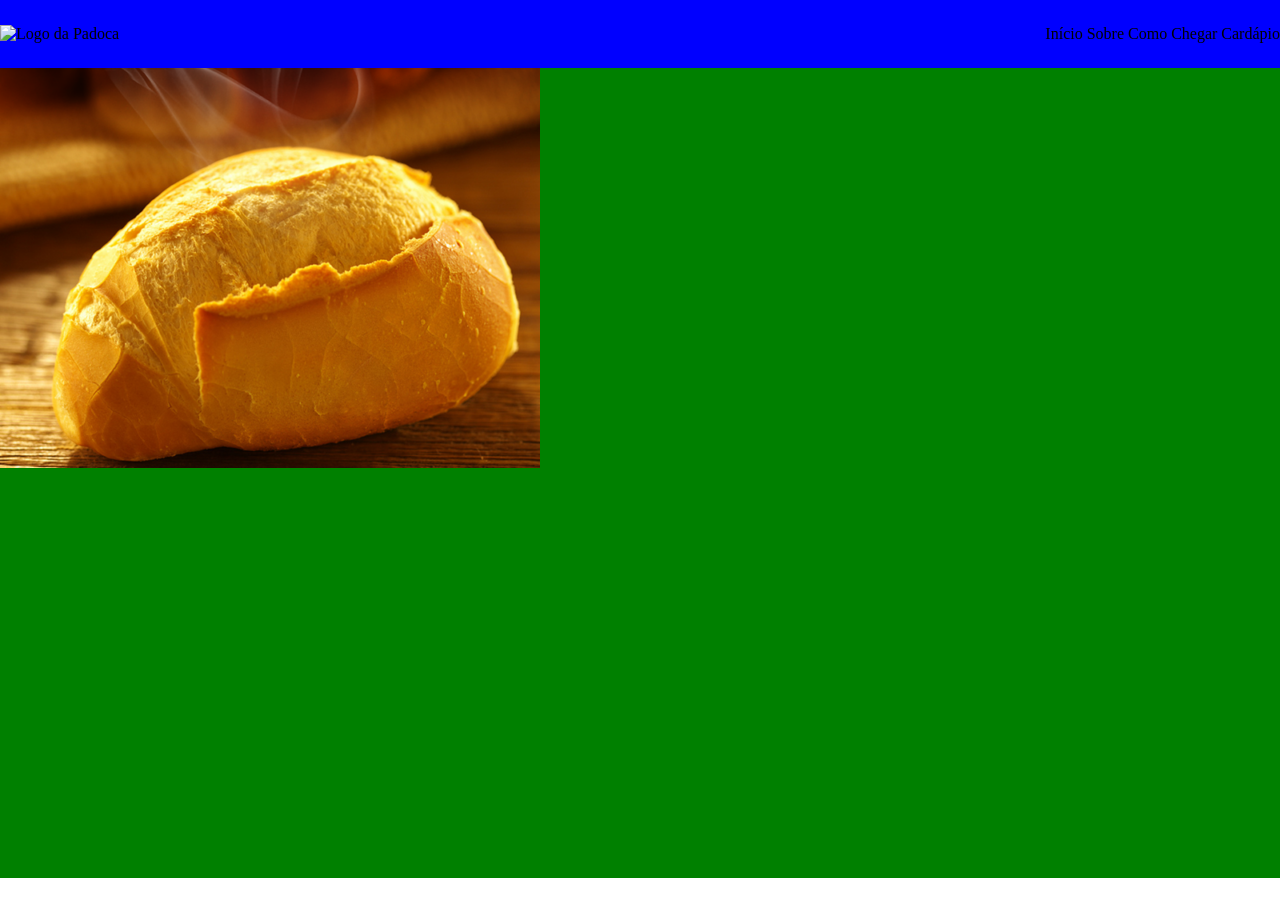
==== index.html @ c534da76 "inicio do projeto" ====
<!DOCTYPE html>
<html lang="pt-BR">
<head>
    <meta charset="UTF-8">
    <meta name="viewport" content="width=device-width, initial-scale=1.0">
    <title>Padoca mágica</title>
    <link rel="stylesheet" href="./css/home.css">
 </head>
<body>
 <header id="header" class="header">
    <img src="" alt="Logo da Padoca">

    <nav class="navigation">
        <a href="">Início</a> 
        <a href="">Sobre</a>
        <a href="">Como Chegar</a>
        <a href="">Cardápio</a>
    </nav>
 </header>   


 <main id="content" class="content">
    <section id="hero" class="hero">
        <img src="./assets/img/heroImage.png" alt="pão quentinho">
        <svg><use href="./assets/icons/seta.svg"></use> </svg>
    </section>
 </main>
</body>
</html>
---- css/home.css ----
@import url(layout.CSS);


.hero{
        background-color: var(--cor-alternativa);
        
         height:90vh;
}
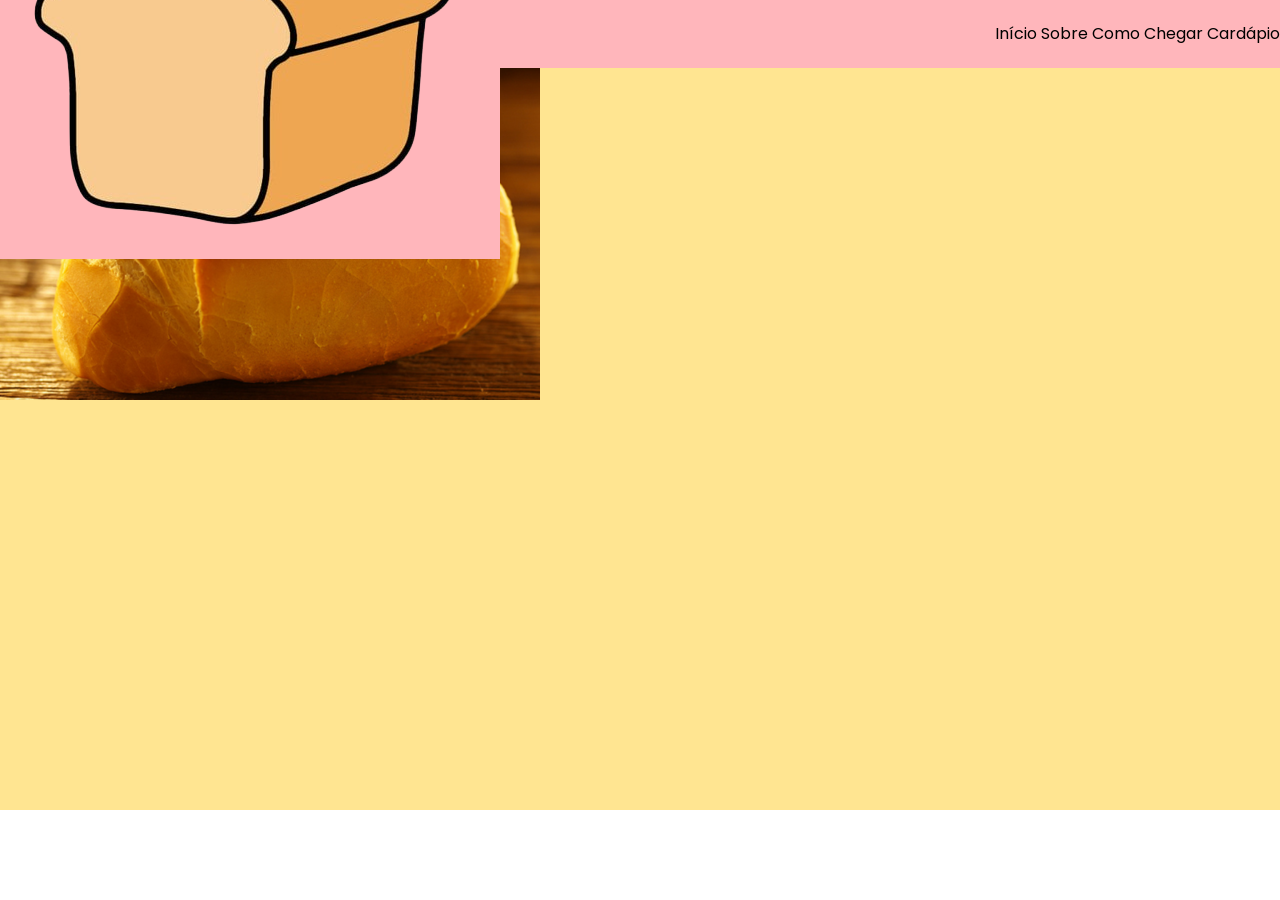
==== commit e8d84caa: "pq madoka magika?pq nao sakura cardcaptors?" ====
--- a/index.html
+++ b/index.html
@@ -8,8 +8,9 @@
  </head>
 <body>
  <header id="header" class="header">
-    <img src="" alt="Logo da Padoca">
-
+    <div class="logo">
+    <img src="./assets/img/LogoImage.png" alt="Logo da Padoca">
+</div>
     <nav class="navigation">
         <a href="">Início</a> 
         <a href="">Sobre</a>
--- a/css/home.css
+++ b/css/home.css
@@ -1,5 +1,9 @@
 @import url(layout.CSS);
 
+.logo{
+        background-color: var(--cor-principal);
+        height:50vh; 
+}
 
 .hero{
         background-color: var(--cor-alternativa);
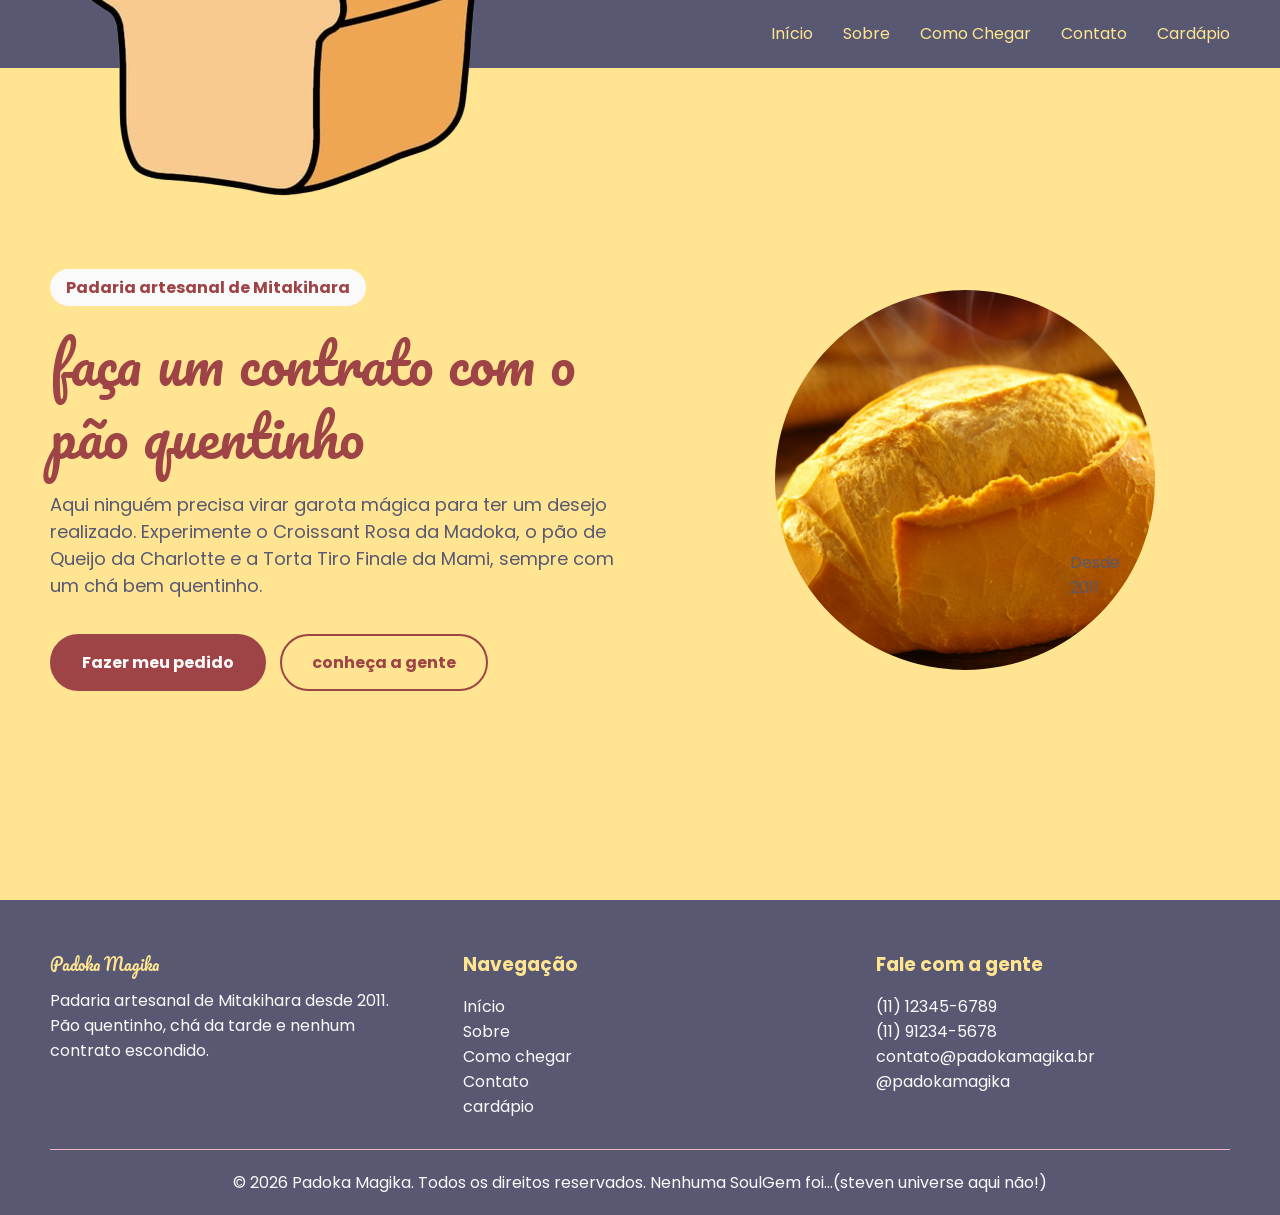
==== commit 6f590590: "quanta coisa pra escreve pqp" ====
--- a/index.html
+++ b/index.html
@@ -5,16 +5,23 @@
     <meta name="viewport" content="width=device-width, initial-scale=1.0">
     <title>Padoca mágica</title>
     <link rel="stylesheet" href="./css/home.css">
+    <link
+    rel="shortcut icon"
+    href="assets/img/LogoImage.png"
+    type="image/png"/>
  </head>
 <body>
+
  <header id="header" class="header">
-    <div class="logo">
-    <img src="./assets/img/LogoImage.png" alt="Logo da Padoca">
-</div>
+   <a href="./index.html#hero" class="LogoImage">
+    <img src="./assets/img/LogoImage.png" alt="logo da Padoka Magika"/>
+   </a>
+
     <nav class="navigation">
-        <a href="">Início</a> 
-        <a href="">Sobre</a>
-        <a href="">Como Chegar</a>
+        <a href="./index.html#hero">Início</a> 
+        <a href="./index.html#historia">Sobre</a>
+        <a href="./index.html#comoChegar">Como Chegar</a>
+        <a href="./index.html#comoChegar">Contato </a>
         <a href="">Cardápio</a>
     </nav>
  </header>   
@@ -22,9 +29,58 @@
 
  <main id="content" class="content">
     <section id="hero" class="hero">
-        <img src="./assets/img/heroImage.png" alt="pão quentinho">
-        <svg><use href="./assets/icons/seta.svg"></use> </svg>
+        <div class="heroTexto">
+            <p class="heroTag">Padaria artesanal de Mitakihara</p>
+            <h1 class="heroTitulo">faça um contrato com o pão quentinho</h1>
+            <p class="heroSubtitulo">Aqui ninguém precisa virar garota mágica para ter um desejo
+                realizado. Experimente o Croissant Rosa da Madoka, o pão de Queijo da Charlotte e 
+                a Torta Tiro Finale da Mami, sempre com um chá bem quentinho.
+            </p>
+            <div class="heroBotoes">
+                <a href="#contato" class="botao">Fazer meu pedido</a>
+                <a href="#historia" class="botao botaoSecundario">conheça a gente</a>
+            </div>
+        </div>
+        <div class="heroImagem">
+            <div class="circulo">
+                <img src="./assets/img/heroImage.png"
+                     alt="Pão Quentinho"
+                     class="pao"/>
+            </div>
+            <p class="selo">Desde<br />2011</p>
+        </div>
     </section>
  </main>
+
+ <footer id="footer" class="footer">
+    <div class="footerContainer">
+    <div class="footerColuna">
+     <p class="footerLogo">Padoka Magika</p>
+     <p>
+        Padaria artesanal de Mitakihara desde 2011. Pão quentinho, chá da tarde e nenhum contrato escondido.
+     </p>
+        </div>
+        <div class="footerColuna">
+            <h3>Navegação</h3>
+        <a href="./index.html#hero">Início</a>
+        <a href="./index.html#historia">Sobre</a>
+         <a href="./index.html#comoChegar">Como chegar</a>
+          <a href="./index.html#Contato">Contato</a>
+           <a href="">cardápio</a>
+        </div>
+    <div class="footerColuna">
+        <h3>Fale com a gente</h3>
+        <p>(11) 12345-6789</p>
+        <p>(11) 91234-5678</p>
+        <p>contato@padokamagika.br</p>
+        <p>@padokamagika</p>
+    </div>
+    </div>
+    <div class="copyright">
+        <p>
+            &copy; 2026 Padoka Magika. Todos os direitos reservados. Nenhuma SoulGem foi...(steven universe aqui não!)
+        </p>
+    </div>
+ </footer>
 </body>
 </html>
--- a/css/home.css
+++ b/css/home.css
@@ -1,12 +1,116 @@
 @import url(layout.CSS);
 
-.logo{
-        background-color: var(--cor-principal);
-        height:50vh; 
+.hero{
+        align-items:center;
+        display: flex;
+        justify-content: space-between;
+        min-height: 100vh;
+        padding: 120px 50px 60px 50px;
+        background-color: var(--cor-amarela);
 }
 
-.hero{
-        background-color: var(--cor-alternativa);
+.heroTexto {
+        width: 50%;
+}
+
+.heroTag {
+        background-color: var(--cor-branca);
+        color: var(--cor-vermelha);
+        font-weight: bold;
+
+        width: fit-content;
+
+        padding: 6px 16px;
+        margin-bottom: 20px;
+
+        border-radius: 20px;
+}
+
+.heroTitulo {
+        color:var(--cor-vermelha);
+        font-family: "Fonte Titulo";
+        font-size: 56px;
+        font-weight: 300;
+        line-height: 1.3;
         
-         height:90vh;
+        margin-bottom: 20px;
+}
+
+.heroSubtitulo {
+        margin-bottom: 35px;
+        font-size:large;
+}
+
+.botao {
+        display: inline-block;
+        background-color: var(--cor-vermelha);
+        color: var(--cor-branca);
+
+        border: 2px solid var(--cor-vermelha);
+        border-radius: 30px;
+
+        padding: 14px 30px;
+        font-weight: bold;
+        transition:300ms;
+}
+
+.botaoSecundario {
+        margin-left: 10px;
+        background-color: transparent;
+        color: var(--cor-vermelha);
+}
+
+.botao :hover {
+        background-color: #742b2c;
+        border-color: #742b2c;
+        transform:translateY(-3px);
+}
+
+.botaoSecundario:hover {
+        background-color: var(--cor-vermelha);
+        border-color: var(--cor-vermelha);
+        color:var(--cor-branca);
+}
+
+.heroImagem {
+        width: 45%;
+        display: flex;
+        justify-content: center;
+        position:relative;
+}
+
+.circulo {
+        width:380px;
+        height: 380px;
+        border:10px;
+        border-radius: 50%;
+        overflow:hidden;
+        position: relative;
+}
+
+.madoka {
+        position:absolute;
+        width:80%;
+        bottom:0;
+        left:10%;
+        transform:translateY(-6.5%) scale(-0.75, 0.75);
+        z-index: 1;
+}
+
+.pao {
+        position:absolute;
+        width:100%;
+        height:100%;
+        object-fit: cover;
+        z-index: 1;
+}
+
+.selo {
+        position: absolute;
+        bottom: 20px;
+        right: 60px;
+        z-index: 3;
+
+        height: 100px;
+        width:100px;
 }
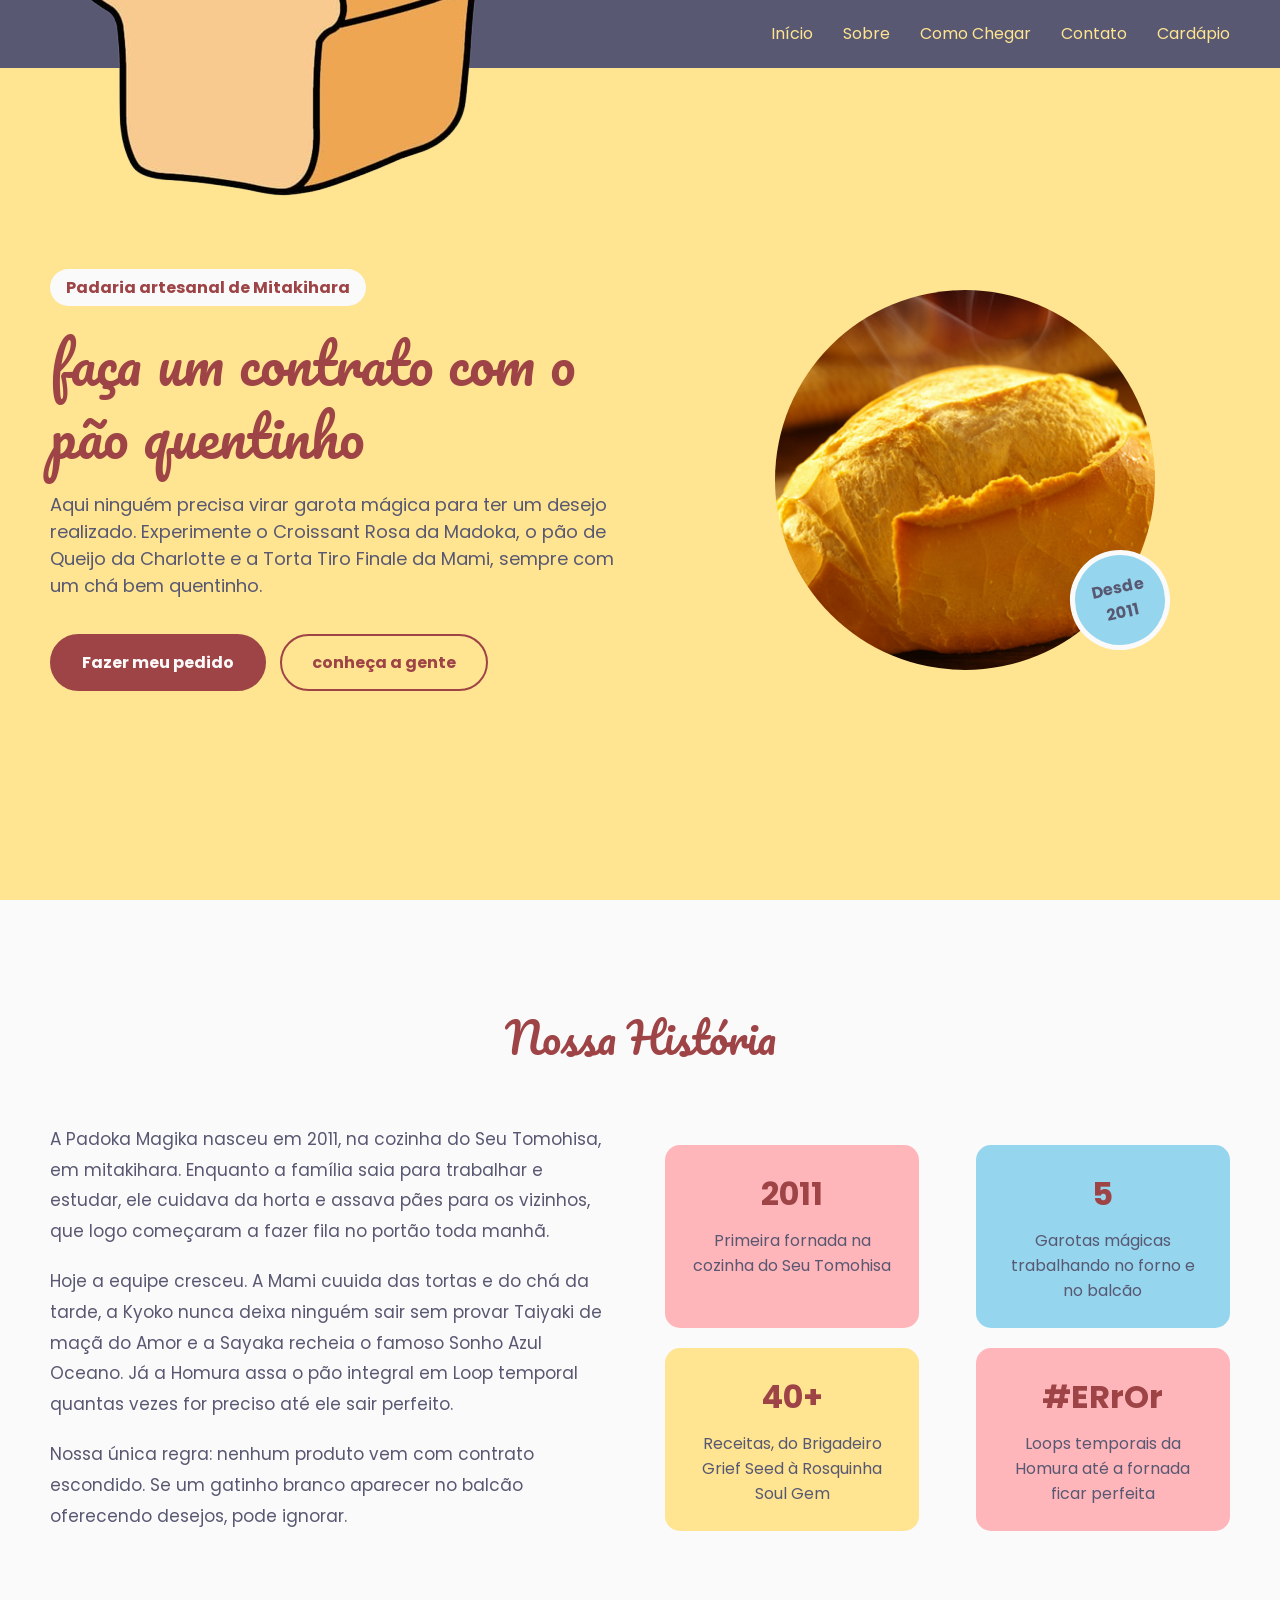
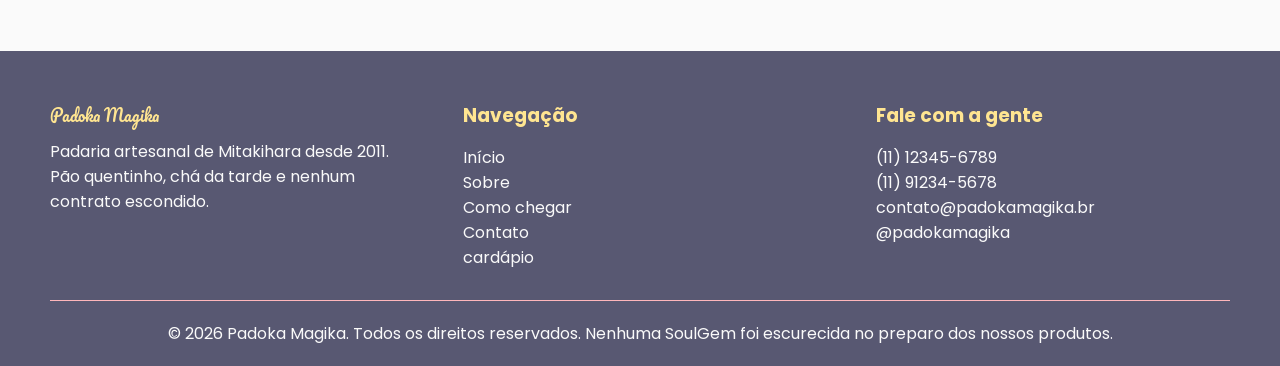
==== commit e559c5ae: "de vdd, meu braço ta pra cair" ====
--- a/index.html
+++ b/index.html
@@ -50,6 +50,34 @@
             <p class="selo">Desde<br />2011</p>
         </div>
     </section>
+    <section id="historia" class="historia">
+        <h2 class="tituloSecao">Nossa História</h2>
+        <div class="historiaConteudo">
+            <div class="historiaTexto">
+                <p>A Padoka Magika nasceu em 2011, na cozinha do Seu Tomohisa, em mitakihara. Enquanto a família saia para trabalhar e estudar, ele cuidava da horta e assava pães para os vizinhos, que logo começaram a fazer fila no portão toda manhã.</p>
+                <p>Hoje a equipe cresceu. A Mami cuuida das tortas e do chá da tarde, a Kyoko nunca deixa ninguém sair sem provar Taiyaki de maçã do Amor e a Sayaka recheia o famoso Sonho Azul Oceano. Já a Homura assa o pão integral em Loop temporal quantas vezes for preciso até ele sair perfeito.</p>
+                <p>Nossa única regra: nenhum produto vem com contrato escondido. Se um gatinho branco aparecer no balcão oferecendo desejos, pode ignorar.</p>
+            </div>
+            <div class="historiaCards">
+                <div class="card">
+                    <span class="cardNumero">2011</span>
+                    <p>Primeira fornada na cozinha do Seu Tomohisa</p>
+                </div>
+                <div class="card cardAzul">
+                    <span class="cardNumero">5</span>
+                    <p>Garotas mágicas trabalhando no forno e no balcão</p>
+                </div>
+                <div class="card cardAmarelo">
+                    <span class="cardNumero">40+</span>
+                    <p>Receitas, do Brigadeiro Grief Seed à Rosquinha Soul Gem  </p>
+                </div>
+                <div class="card">
+                    <span class="cardNumero">#ERrOr</span>
+                    <p>Loops temporais da Homura até a fornada ficar perfeita</p>
+                </div>
+            </div>
+        </div>
+    </section>
  </main>
 
  <footer id="footer" class="footer">
@@ -78,8 +106,7 @@
     </div>
     <div class="copyright">
         <p>
-            &copy; 2026 Padoka Magika. Todos os direitos reservados. Nenhuma SoulGem foi...(steven universe aqui não!)
-        </p>
+            &copy; 2026 Padoka Magika. Todos os direitos reservados. Nenhuma SoulGem foi escurecida no preparo dos nossos produtos.
     </div>
  </footer>
 </body>
--- a/css/home.css
+++ b/css/home.css
@@ -39,6 +39,76 @@
 .heroSubtitulo {
         margin-bottom: 35px;
         font-size:large;
+}
+
+.historia {
+        padding: 100px 50px;
+        background-color: var(--cor-branca);
+}
+
+.tituloSecao {
+        margin-bottom: 50px;
+
+        font-family: "Fonte Titulo";
+        font-size: 42px;
+        font-weight: 300;
+        text-align: center;
+        color: var(--cor-vermelha);
+}
+
+.historiaConteudo {
+        display:flex;
+        align-items: center;
+        gap: 50px;
+}
+
+.historiaTexto {
+        width:50%
+}
+
+.historiaTexto p {
+        margin-bottom: 20px;
+        font-size: 17px;
+        line-height: 1.8;
+}
+
+.historiaCards {
+        width:50%;
+        display: flex;
+        flex-wrap: wrap;
+        justify-content: space-between;
+        gap: 20px;
+}
+
+.card {
+width: 45%;
+padding: 25px;
+
+background-color: var(--cor-rosa);
+border-radius: 15px;
+text-align: center;
+transition: 300ms;
+}
+
+.card :hover{
+        transform: scale(1.05);
+}
+
+.cardNumero{
+        display: block;
+        margin-bottom: 10px;
+
+        font-size: 32px;
+        font-weight: bold;
+        color: var(--cor-vermelha);
+}
+
+.cardAzul {
+        background-color: var(--cor-azul);
+}
+
+.cardAmarelo {
+        background-color: var(--cor-amarela);
 }
 
 .botao {
@@ -113,4 +183,16 @@
 
         height: 100px;
         width:100px;
+
+        background-color: var(--cor-azul);
+        border: 5px solid var(--cor-branca);
+        border-radius: 50%;
+
+        display: flex;
+        justify-content: center;
+        align-items: center;
+        text-align: center;
+        font-weight: bold;
+
+        transform: rotate(-12deg);
 }
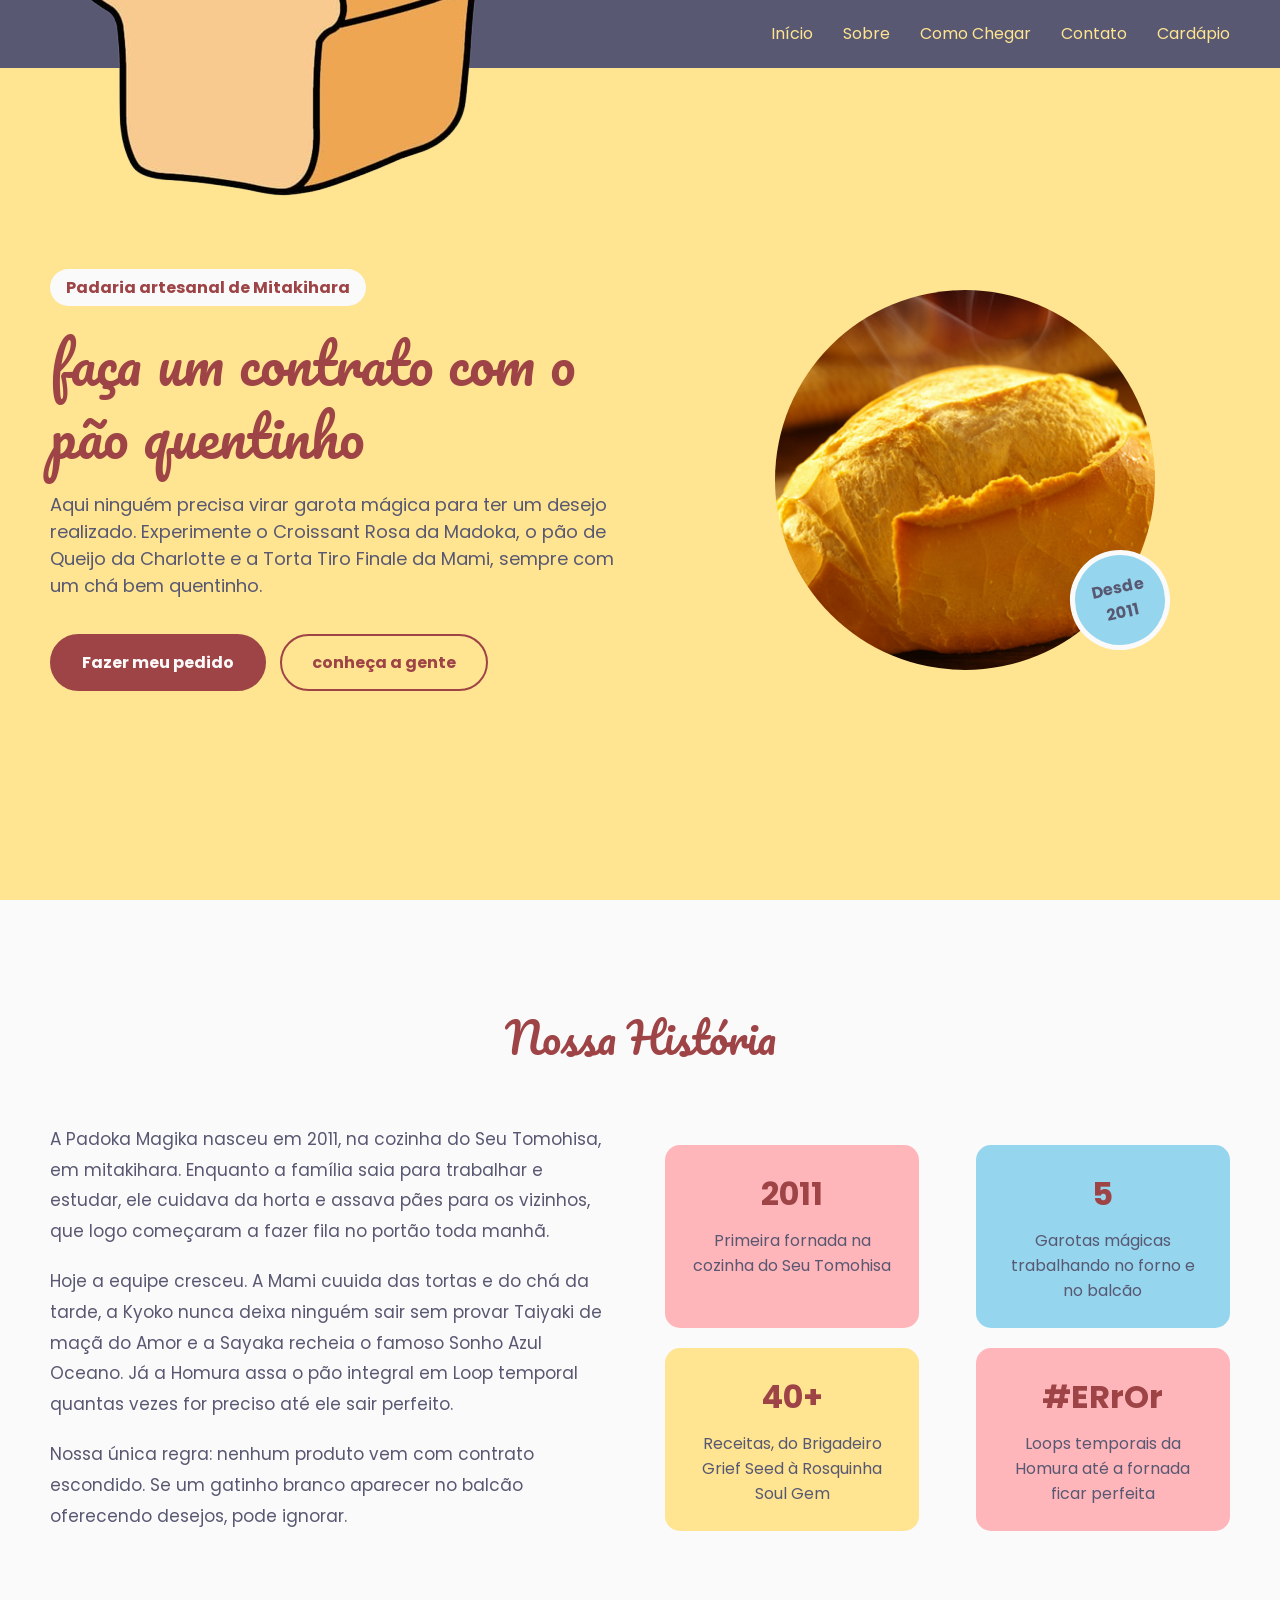
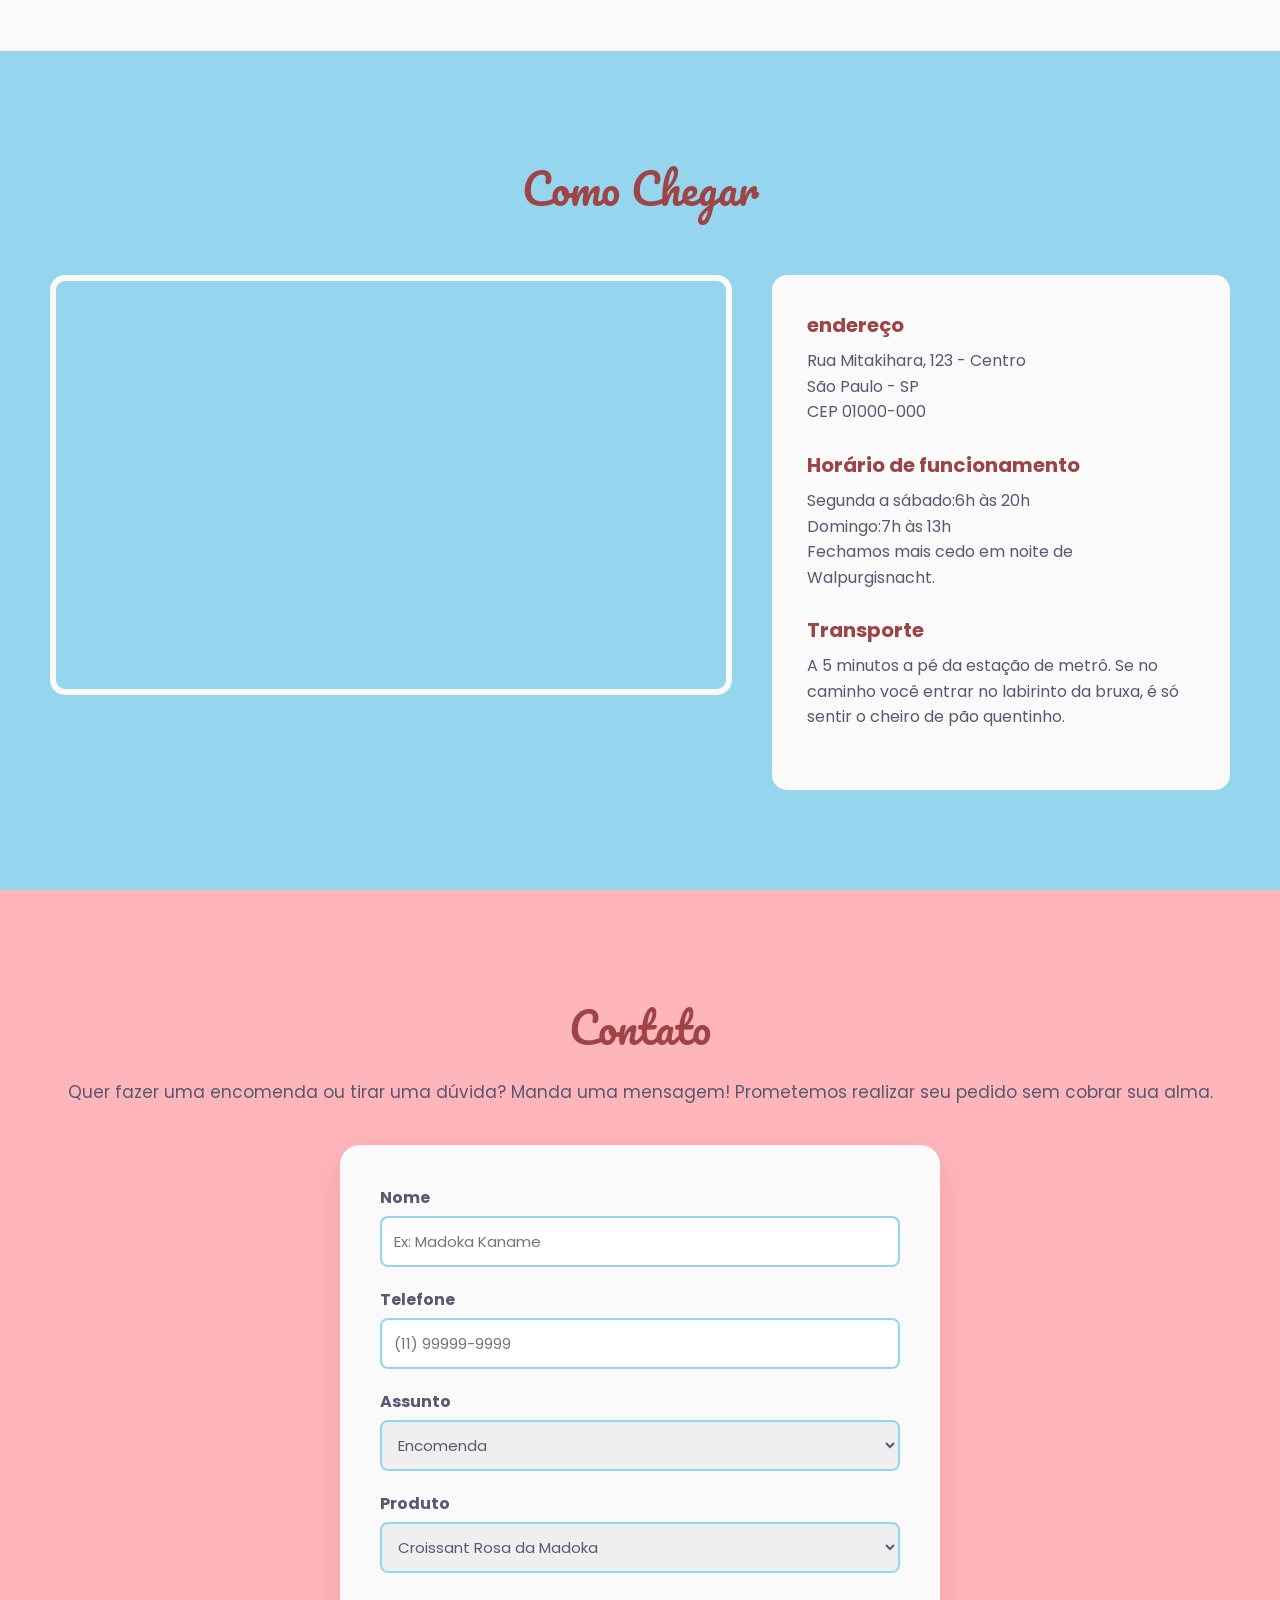
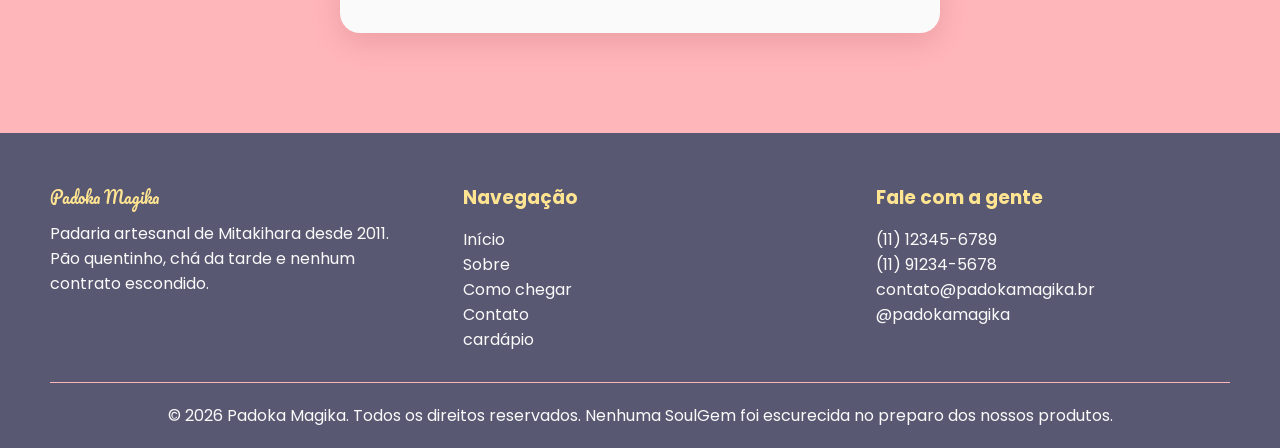
==== commit 3a52161c: "QUANTA COISAAaAAAaaa" ====
--- a/index.html
+++ b/index.html
@@ -78,6 +78,72 @@
             </div>
         </div>
     </section>
+    <section id="comoChegar" class="comoChegar">
+        <h2 class="tituloSecao">Como Chegar</h2>
+        <div class="comoChegarConteudo">
+            <div class="mapa">
+                <iframe
+                src="https://maps.google.com/maps?q=Pra%C3%A7a%20da%20S%C3%A9%2C%20S%C3%A3o%20PAULo&z=15&output=embed"
+                loading="lazy"
+                tittle="Mapa da Madoka Magika"></iframe>
+            </div>
+            <div class="infoEndereco">
+                <h3>endereço</h3>
+                <p>Rua Mitakihara, 123 - Centro<br />São Paulo - SP<br />CEP 01000-000</p>
+                <h3>Horário de funcionamento</h3>
+                <p>Segunda a sábado:6h às 20h<br />Domingo:7h às 13h<br />Fechamos mais cedo em noite de Walpurgisnacht.</p>
+
+                <h3>Transporte</h3>
+                <p>
+                    A 5 minutos a pé da estação de metrô. Se no caminho você entrar no labirinto da bruxa, é só sentir o cheiro de pão quentinho.
+                </p>
+            </div>
+        </div>
+    </section>
+    <section id="contato" class="contato">
+        <h2 class="tituloSecao">Contato</h2>
+        <p class="contatoTexto">Quer fazer uma encomenda ou tirar uma dúvida? Manda uma mensagem!
+            Prometemos realizar seu pedido sem cobrar sua alma.
+        </p>
+        <form id="formContato" class="formulario" action="#">
+            <label for="nome">Nome</label>
+            <input
+            type="text"
+            id="nome"
+            name="nome"
+            placeholder="Ex: Madoka Kaname"
+            required/>
+
+            <label for="telefone">Telefone</label>
+            <input
+            type="email"
+            id="telefone"
+            name="email"
+            placeholder="(11) 99999-9999"/>
+            <label for="assunto">Assunto</label>
+            <select id="assunto" name="assunto">
+                <option value="encomenda">Encomenda</option>
+                <option value="duvida">Dúvida</option>
+                <option value="elogio">Elogio</option>
+                <option value="desejo">Fazer um desejo(não recomendamos)</option>
+            </select>
+
+            <label for="produto">Produto</label>
+            <select id="produto" name="produto">
+                <option value="Croissant">Croissant Rosa da Madoka</option>
+                <option value="paoQueijo">Pão de Queijo da Charlotte</option>
+                <option value="torta">Torta Tiro Finale da Mami</option>
+                <option value=""></option>
+                <option value=""></option>
+                <option value=""></option>
+                <option value=""></option>
+                <option value=""></option>
+                <option value=""></option>
+                <option value=""></option>
+                <option value=""></option>
+            </select>
+        </form>
+    </section>
  </main>
 
  <footer id="footer" class="footer">
--- a/css/home.css
+++ b/css/home.css
@@ -80,6 +80,95 @@
         gap: 20px;
 }
 
+.comoChegar {
+        padding:100px 50px;
+        background-color: var(--cor-azul);
+}
+
+.comoChegarConteudo {
+        display: flex;
+        gap: 40px;
+}
+
+.mapa {
+        width:60%;
+}
+
+.mapa iframe {
+        display: block;
+        width: 100%;
+        height: 420px;
+
+        border:6px solid var(--cor-branca);
+        border-radius: 15px;
+}
+
+.infoEndereco {
+        width:40%;
+        padding:35px;
+
+        background-color: var(--cor-branca);
+        border-radius: 15px;
+}
+
+.infoEndereco h3 {
+        margin-bottom: 8px;
+        font-size: 20px;
+        color: var(--cor-vermelha);
+}
+
+.infoEndereco p {
+        margin-bottom: 25px;
+        line-height: 1.6;
+}
+
+.contato {
+padding:100px 50px;
+background-color: var(--cor-rosa);
+}
+
+.contato .tituloSecao {
+        margin-bottom: 15px;
+}
+
+.contatoTexto {
+        margin-bottom: 40px;
+        font-size: 17px;
+        text-align: center;
+}
+
+.formulario {
+        display:flex;
+        flex-direction: column;
+
+        max-width: 600px;
+        margin:0 auto;
+        padding:40px;
+
+        background-color: var(--cor-branca);
+        border-radius: 20px;
+        box-shadow: 0px 10px 30px rgba(158, 68, 70, 0.2);
+}
+
+.formulario Label {
+        margin-bottom: 6px;
+        font-weight: bold;
+}
+
+.formulario input,
+.formulario select,
+.formulario textarea {
+        margin-bottom: 20px;
+        padding:12px;
+
+        border: 2px solid var(--cor-azul);
+        border-radius: 8px;
+
+        font-family: inherit;
+        font-size: 15px;
+        color: var(--cor-roxa);
+}
+
 .card {
 width: 45%;
 padding: 25px;
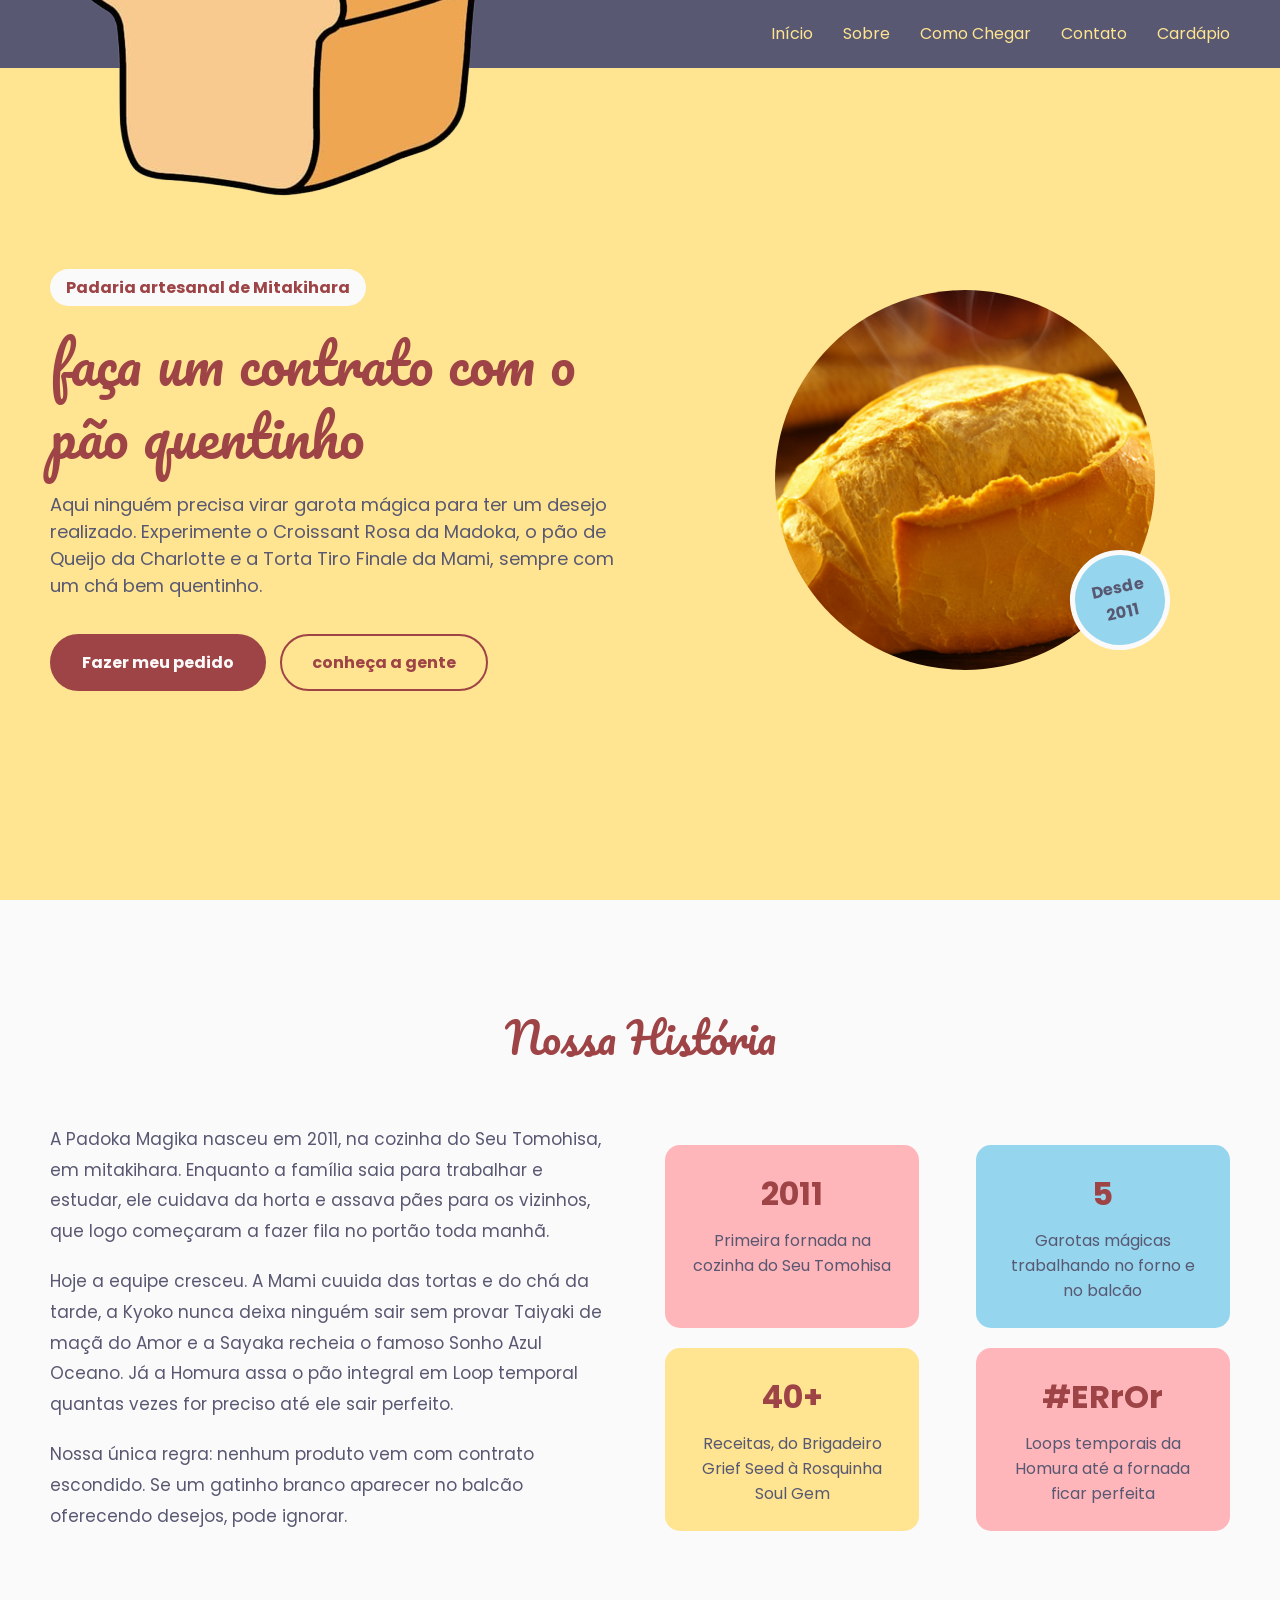
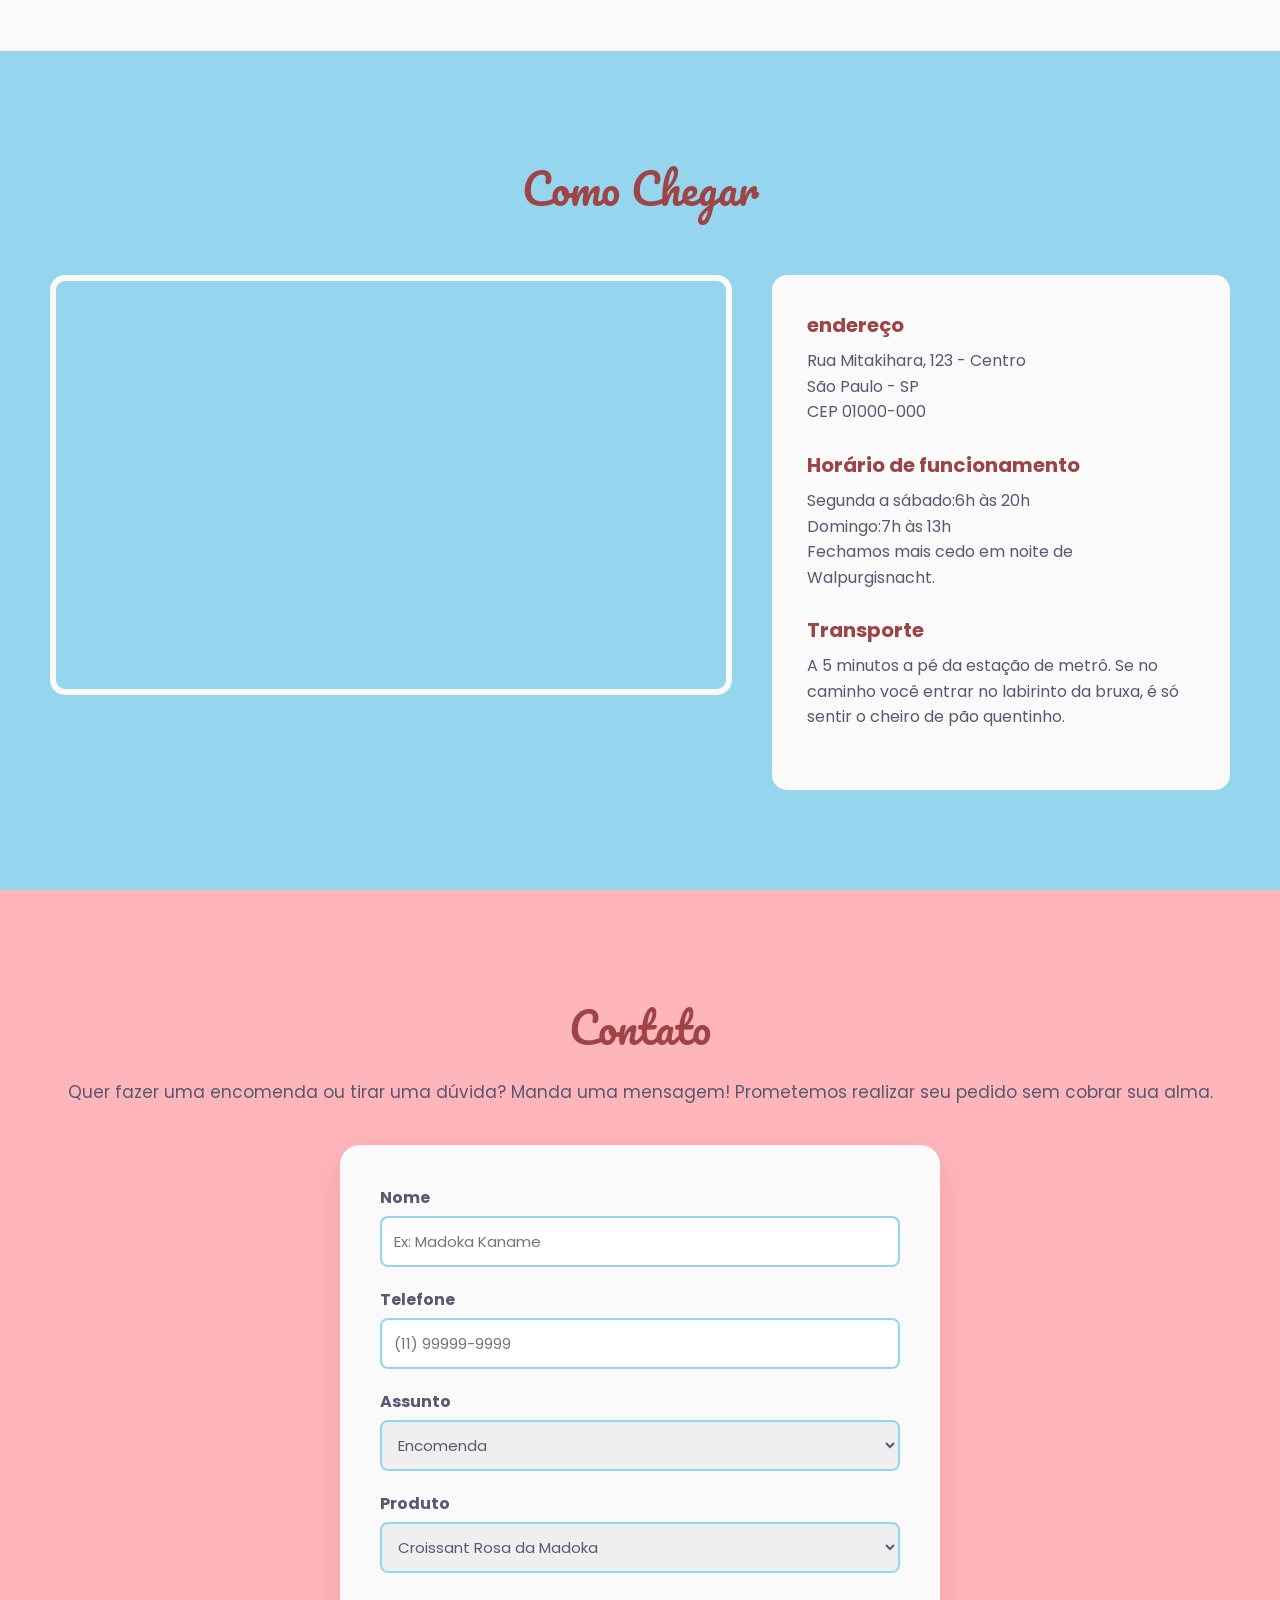
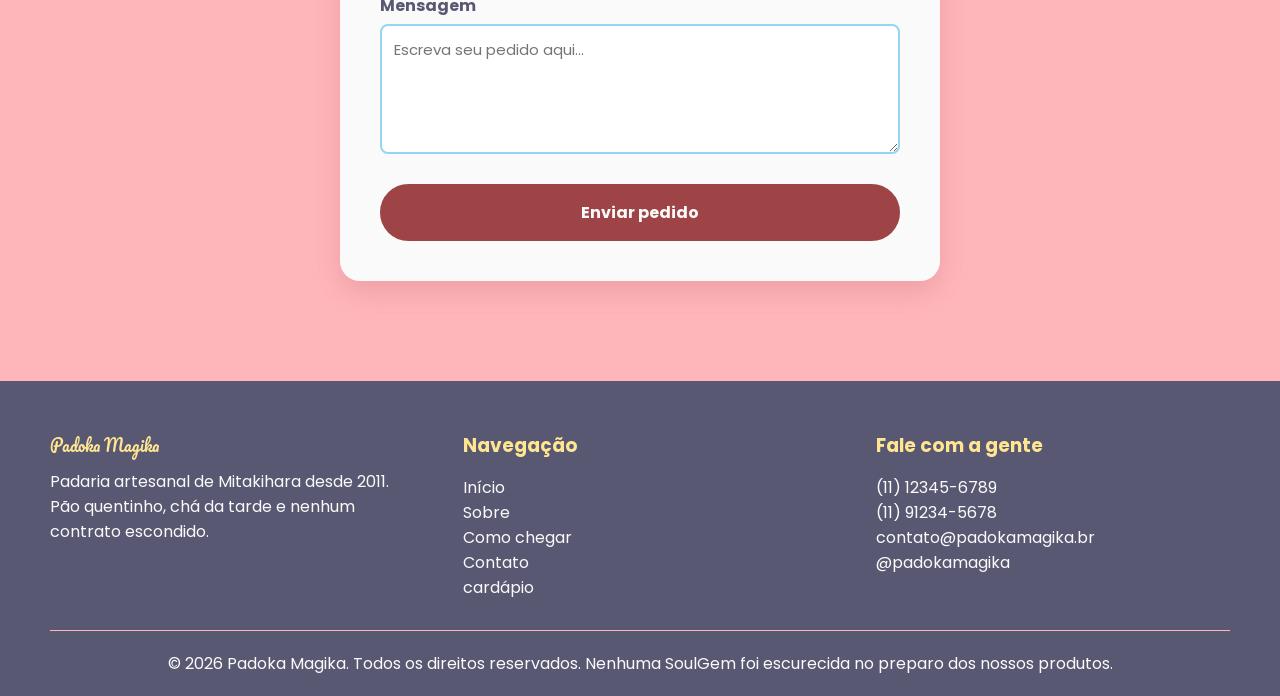
==== commit edaa7ffe: "ta acabando...eu acho" ====
--- a/index.html
+++ b/index.html
@@ -133,15 +133,22 @@
                 <option value="Croissant">Croissant Rosa da Madoka</option>
                 <option value="paoQueijo">Pão de Queijo da Charlotte</option>
                 <option value="torta">Torta Tiro Finale da Mami</option>
-                <option value=""></option>
-                <option value=""></option>
-                <option value=""></option>
-                <option value=""></option>
-                <option value=""></option>
-                <option value=""></option>
-                <option value=""></option>
-                <option value=""></option>
+                <option value="taiyaki">Taiyaki de Maçã do Amor da Kyoko</option>
+                <option value="sonho">Sonho Azul Oceano da Sayaka</option>
+                <option value="integral">Pão integral Loop Temporal da Homura</option>
+                <option value="rosquinha">Rosquinha Soul Gem</option>
+                <option value="brigadeiro">Brigadeiro Grief Seed</option>
+                <option value="cafe">Café Walpurgisnacht (extra forte)</option>
             </select>
+            
+            <label for="mensagem">Mensagem</label>
+            <textarea
+            id="mensagem"
+            name="mensagem"
+            placeholder="Escreva seu pedido aqui..."
+            required></textarea>
+
+            <button type="submit" class="botao botaoEnviar">Enviar pedido</button>
         </form>
     </section>
  </main>
--- a/css/home.css
+++ b/css/home.css
@@ -1,8 +1,8 @@
 @import url(layout.CSS);
 
 .hero{
+         display: flex;
         align-items:center;
-        display: flex;
         justify-content: space-between;
         min-height: 100vh;
         padding: 120px 50px 60px 50px;
@@ -284,4 +284,92 @@
         font-weight: bold;
 
         transform: rotate(-12deg);
+}
+
+.formulario input:focus,
+.formulario select:focus,
+.formulario textarea:focus {
+        outline:none;
+        border-color: var(--cor-vermelha);
+}
+
+.formulario textarea {
+        height: 130px;
+        resize: vertical;
+}
+
+.botaoEnviar {
+        margin-top: 10px;
+        font-family: inherit;
+        font-size: 16px;
+        cursor:pointer;
+}
+
+@media (max-width:768px) {
+        .hero {
+                flex-direction: column;
+                padding: 190px 20px 60px;
+        }
+
+        .heroTexto 
+        .heroImagem{
+                width:100% 
+        }     
+
+        .heroTexto {
+                text-align: center;
+        }
+
+        .heroTag {
+                margin:0 auto 20px;
+        }
+            
+        .heroTitulo {
+                font-size: 38px;
+        }
+
+        .botaoSecundario {
+                margin-left: 0;
+                margin-top: 10px;
+        }
+
+        .circulo {
+                width: 250px;
+                height: 250px;
+                margin-top: 40px;
+        }
+
+        .selo {
+                width: 85px;
+                height: 85px;
+                right: 20px;
+                font-size: 14px;
+        }
+
+        .historia
+        .comoChegar
+        .contato {
+                padding:70px 20px;
+        }
+
+        .tituloSecao {
+                font-size: 34px;
+        }
+
+        .historiaConteudo,
+        .comoChegarConteudo {
+                flex-direction: column;
+        }
+
+        .historiaTexto,
+        .historiaCards,
+        .mapa,
+        .infoEndereco,
+        .card {
+                width:100%;
+        }
+
+        .formulario {
+                padding:25px;
+        }
 }
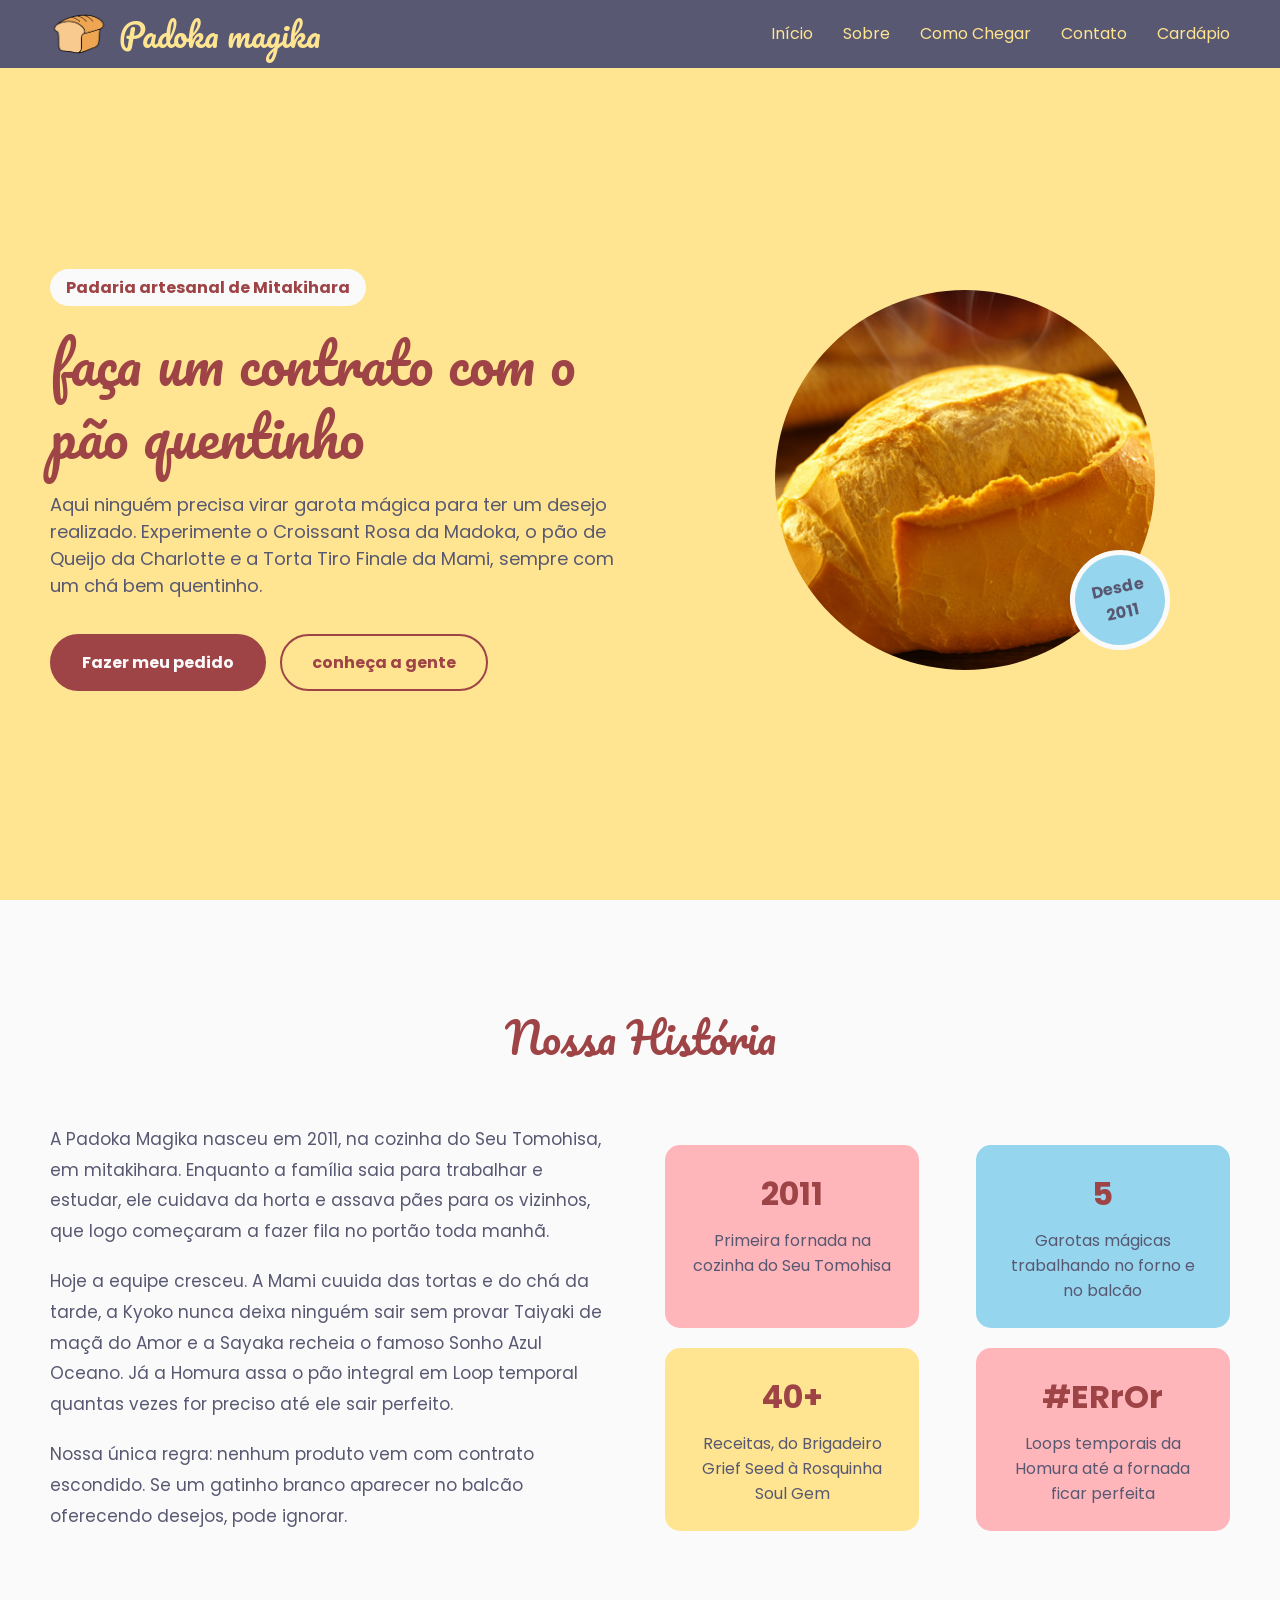
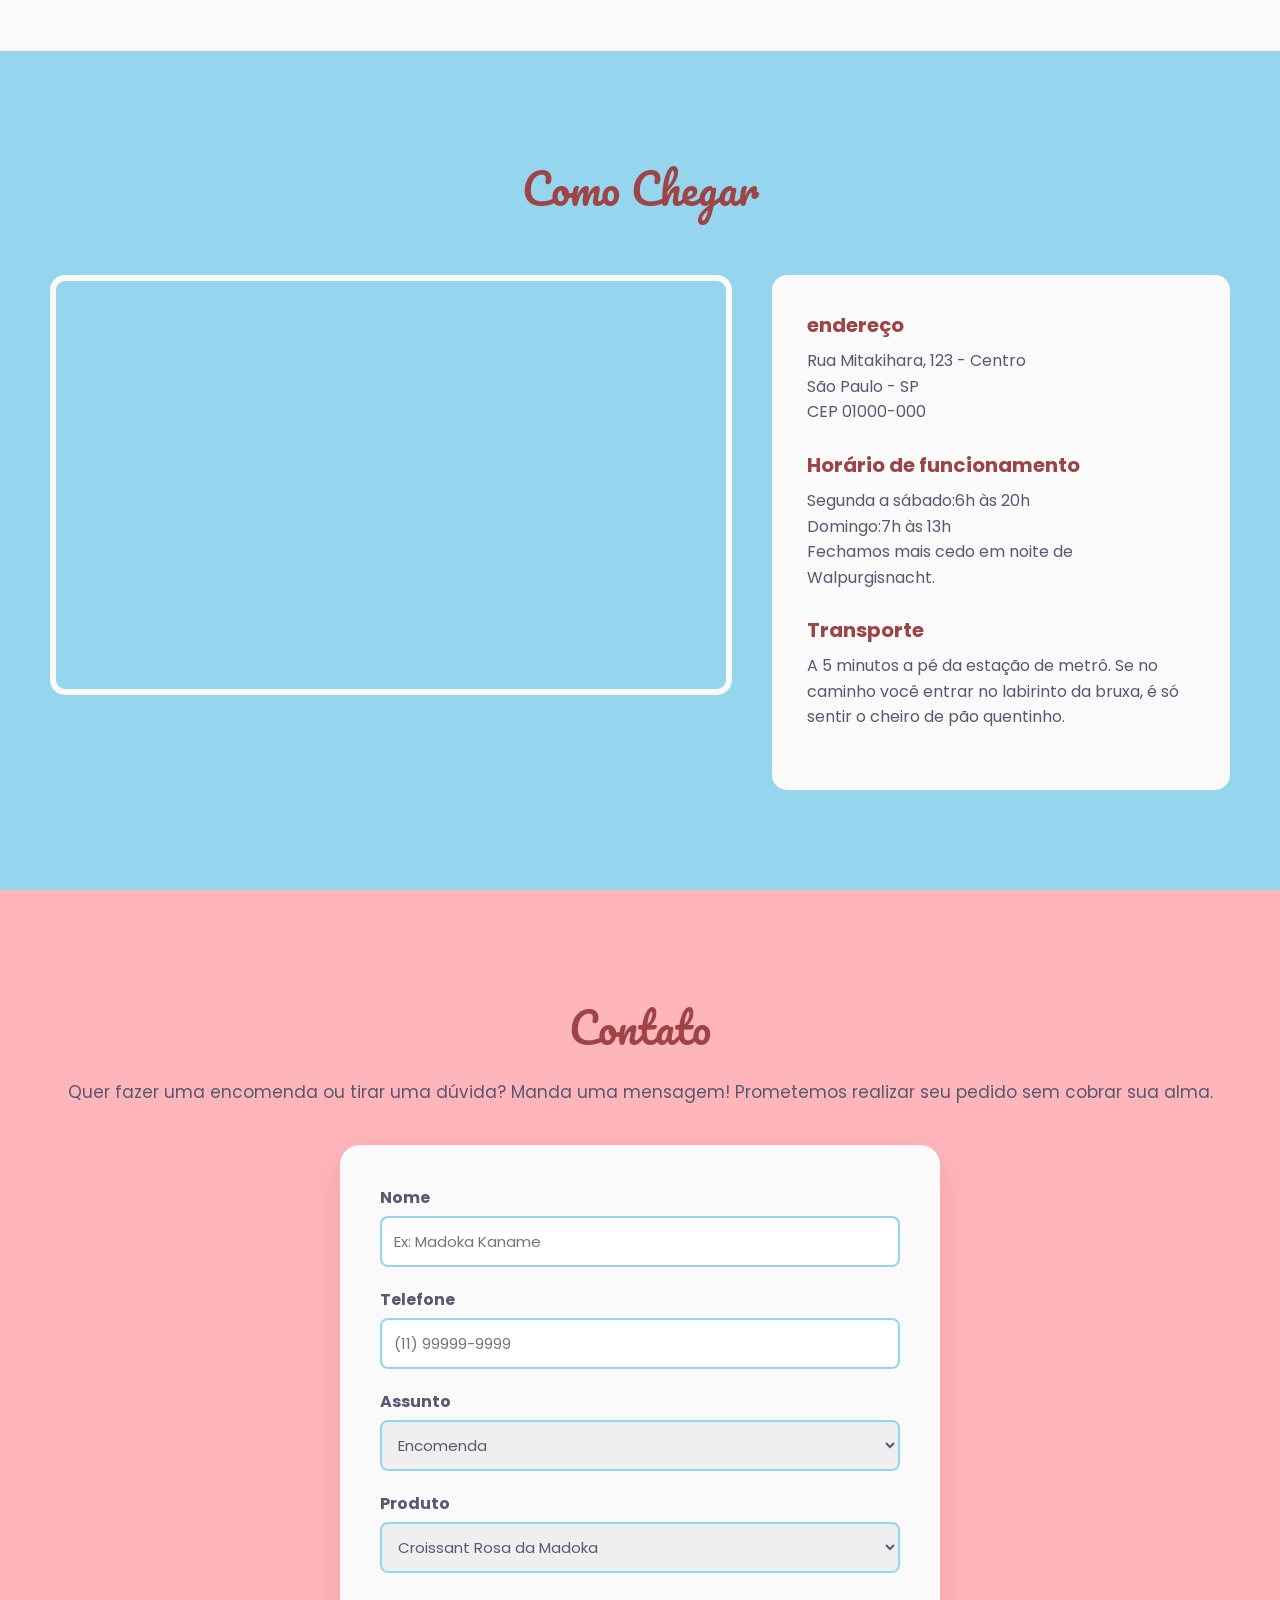
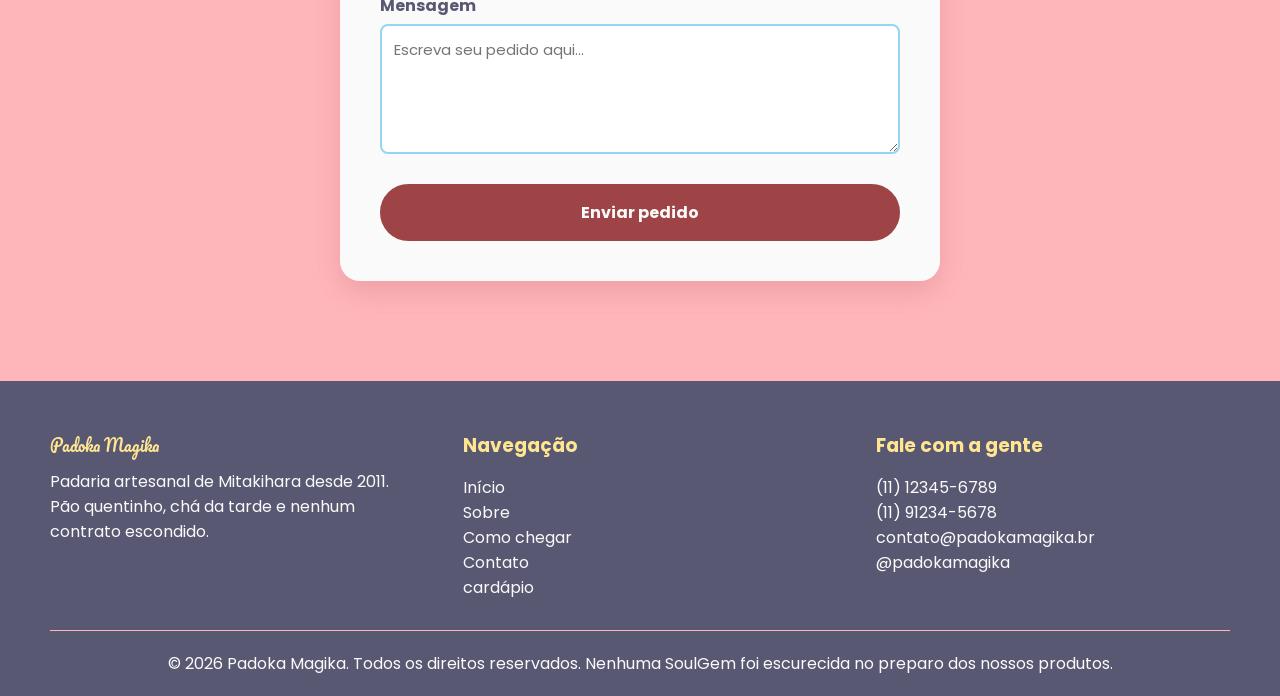
==== commit 9552349e: "papadoka magika papadoka magicaaa" ====
--- a/index.html
+++ b/index.html
@@ -13,8 +13,9 @@
 <body>
 
  <header id="header" class="header">
-   <a href="./index.html#hero" class="LogoImage">
+   <a href="./index.html#hero" class="logoContainer">
     <img src="./assets/img/LogoImage.png" alt="logo da Padoka Magika"/>
+    <h1>Padoka magika</h1>
    </a>
 
     <nav class="navigation">
@@ -22,7 +23,7 @@
         <a href="./index.html#historia">Sobre</a>
         <a href="./index.html#comoChegar">Como Chegar</a>
         <a href="./index.html#comoChegar">Contato </a>
-        <a href="">Cardápio</a>
+        <a href="./cardapio.html">Cardápio</a>
     </nav>
  </header>   
 
@@ -167,7 +168,7 @@
         <a href="./index.html#historia">Sobre</a>
          <a href="./index.html#comoChegar">Como chegar</a>
           <a href="./index.html#Contato">Contato</a>
-           <a href="">cardápio</a>
+           <a href="./cardapio.html">cardápio</a>
         </div>
     <div class="footerColuna">
         <h3>Fale com a gente</h3>
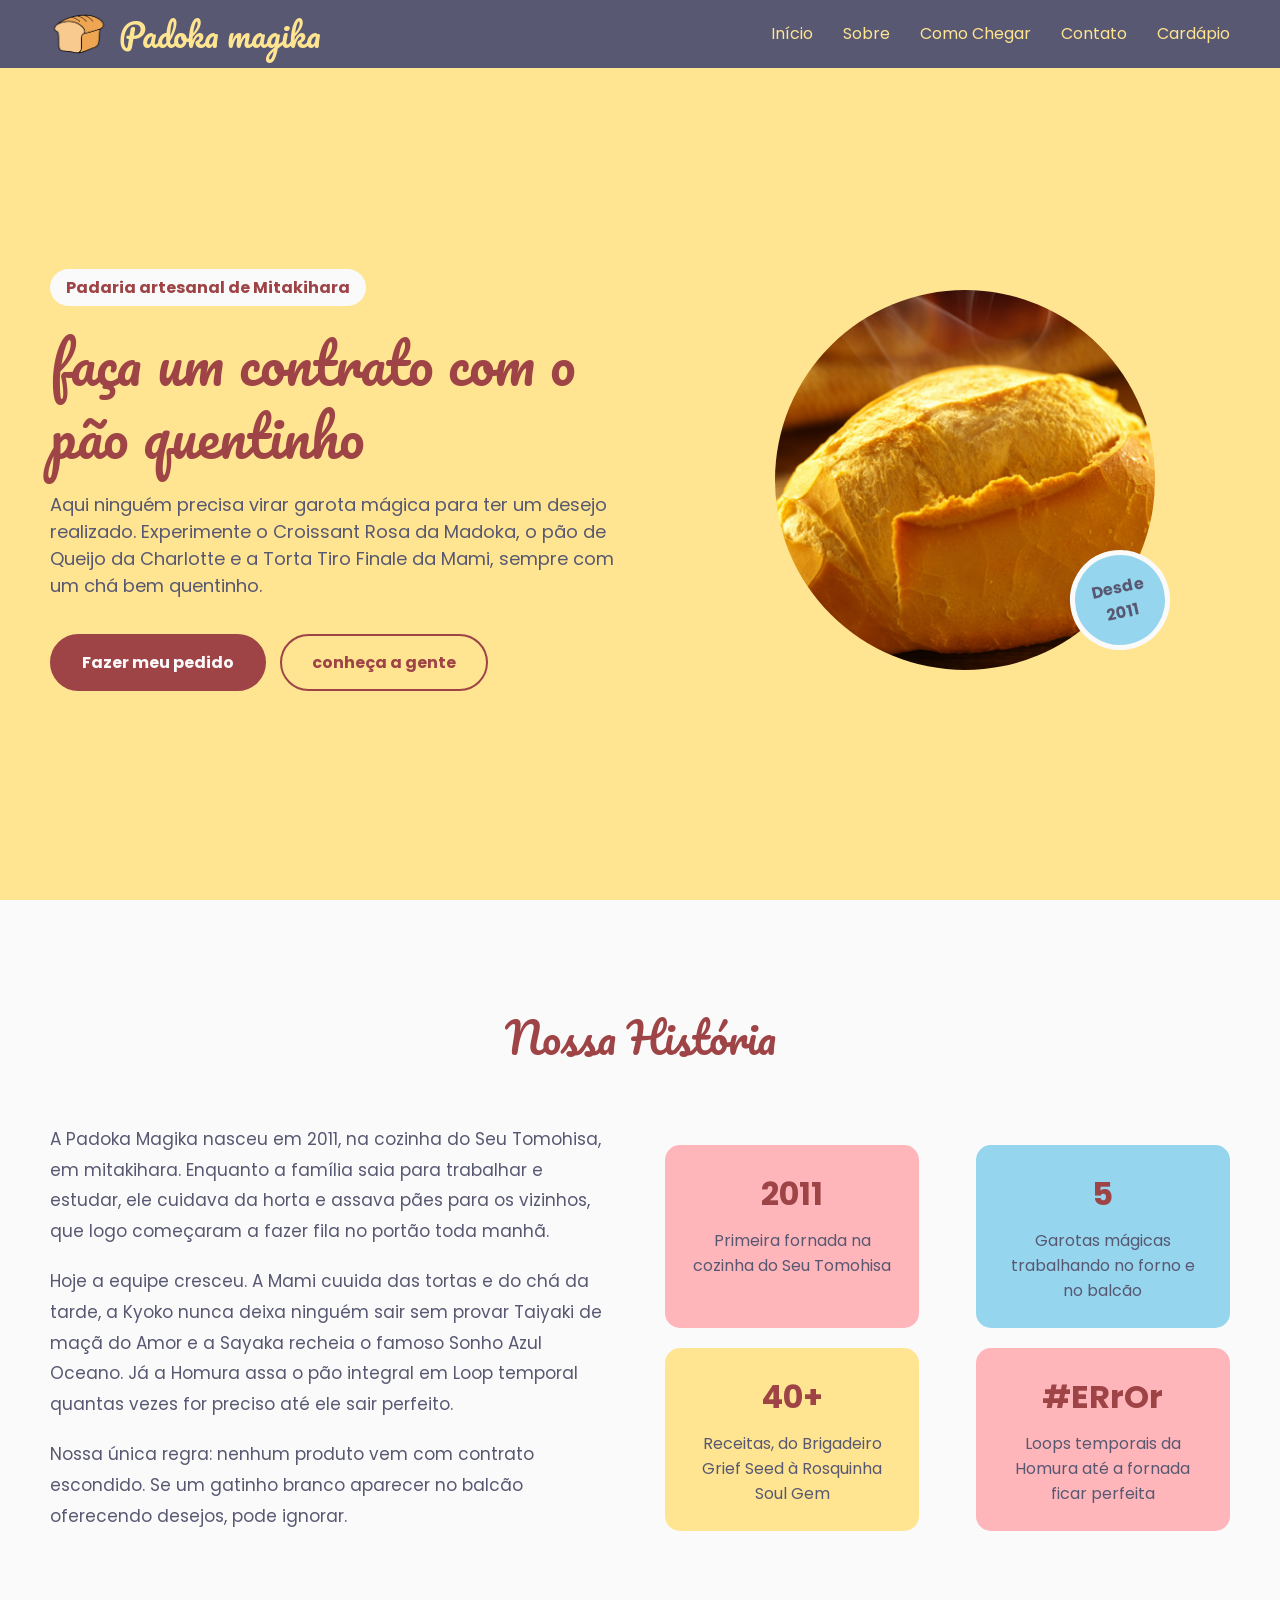
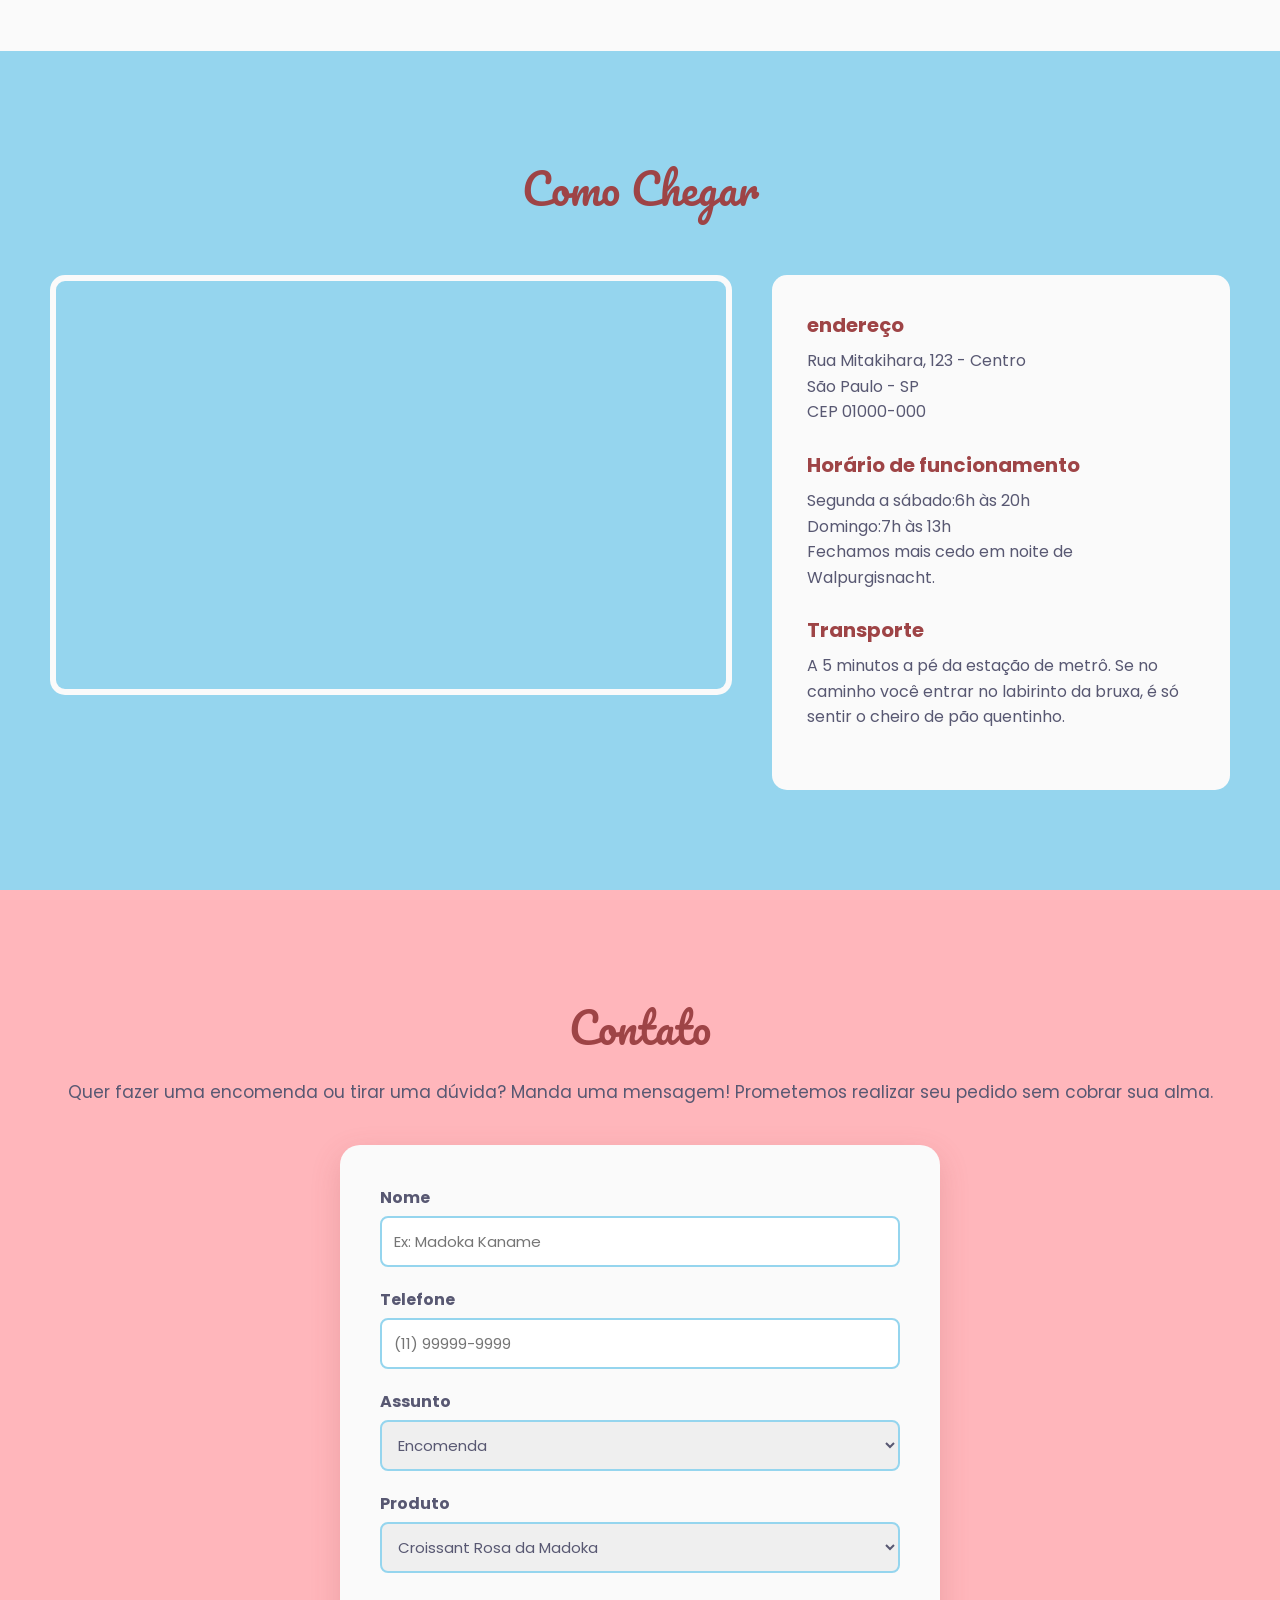
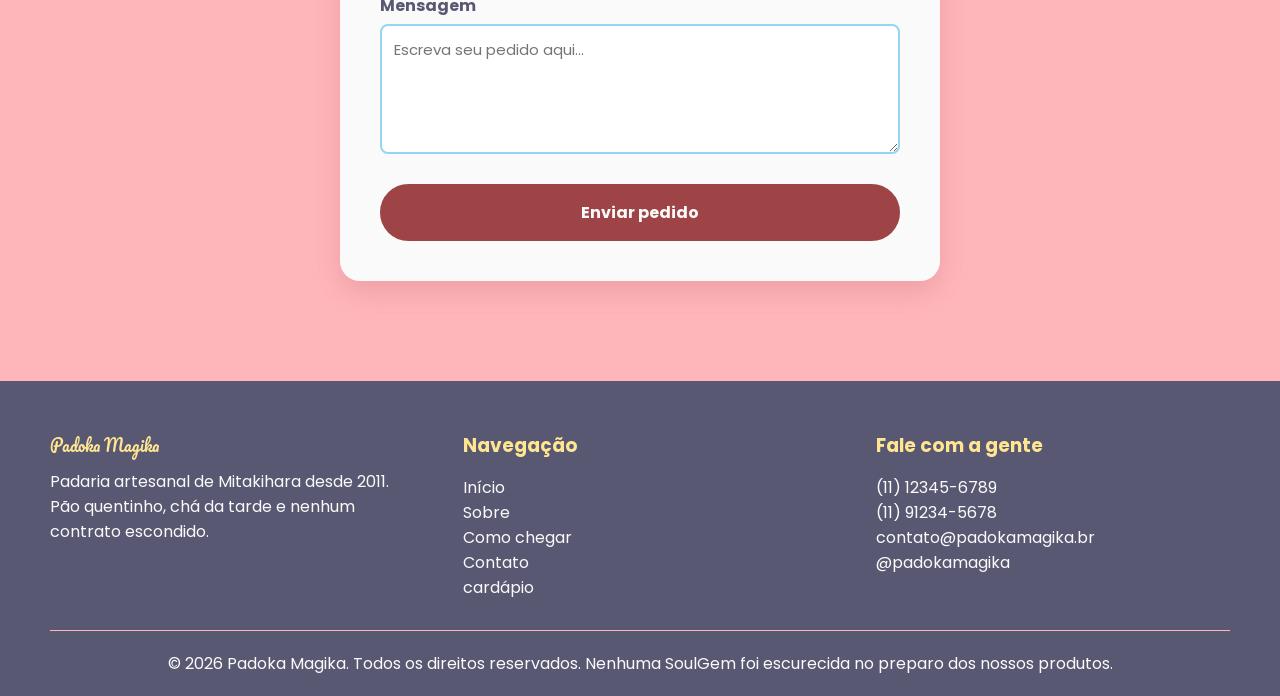
==== commit 34e4b4ed: "no life do slipknot e mttttt boa slk" ====
--- a/index.html
+++ b/index.html
@@ -22,7 +22,7 @@
         <a href="./index.html#hero">Início</a> 
         <a href="./index.html#historia">Sobre</a>
         <a href="./index.html#comoChegar">Como Chegar</a>
-        <a href="./index.html#comoChegar">Contato </a>
+        <a href="./index.html#contato">Contato </a>
         <a href="./cardapio.html">Cardápio</a>
     </nav>
  </header>   
